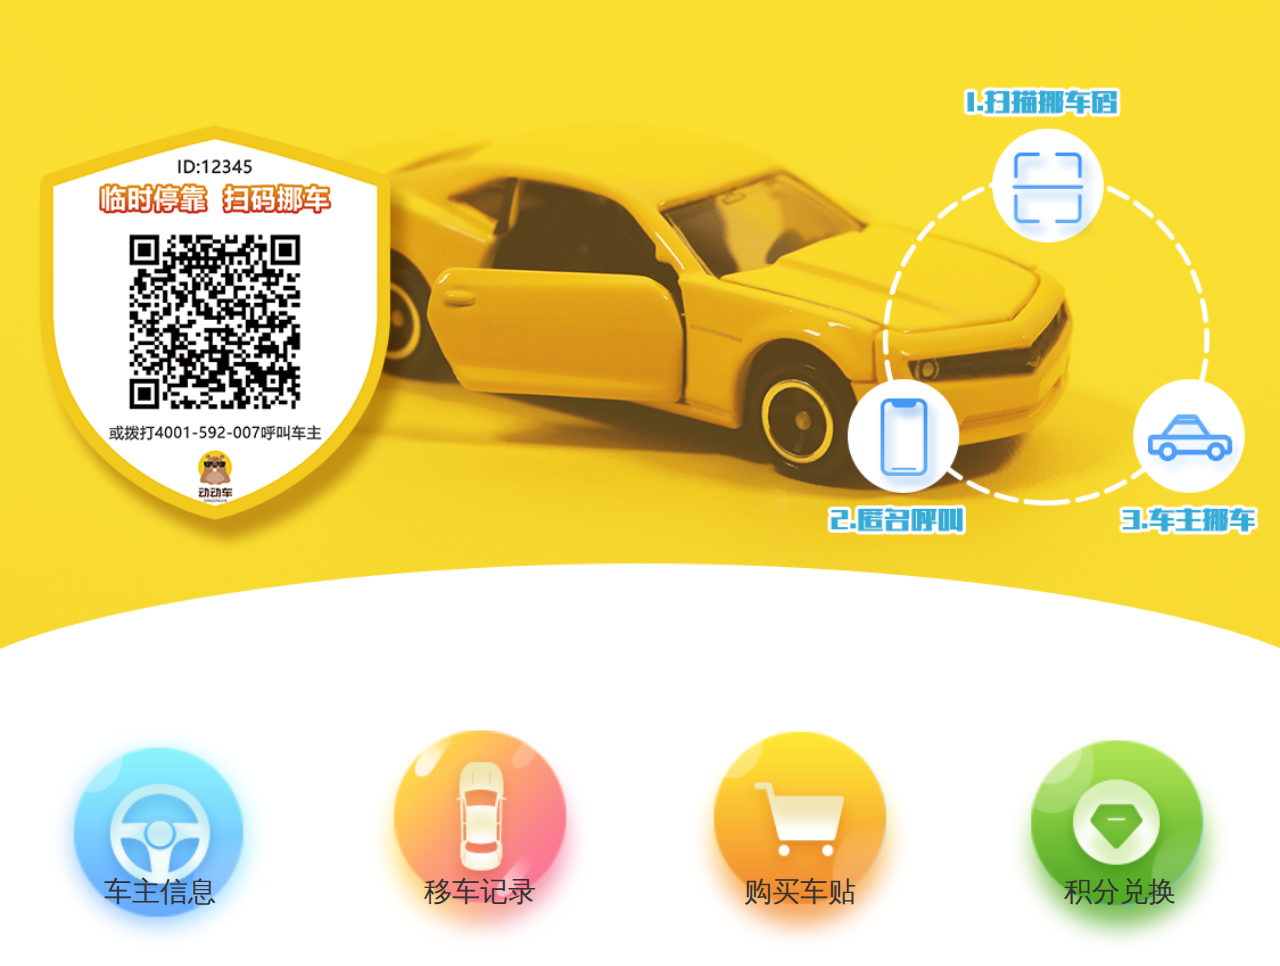
==== user.html @ f4a8d985 "move-car commit 1" ====
<!DOCTYPE html>
<html lang="en">

<head>
    <meta charset="UTF-8">
    <meta name="viewport" content="width=device-width, initial-scale=1.0">
    <meta http-equiv="X-UA-Compatible" content="ie=edge">
    <title>动动车</title>
    <link rel="stylesheet" href="css/common.css">
    <link rel="stylesheet" href="jqery_weui/css/weui.min.css">
    <link rel="stylesheet" href="jqery_weui/css/jquery-weui.min.css">
    <link rel="stylesheet" href="css/user.css">
</head>

<body>
    <!-- banner -->
    <div class="banner">
        <img src="imags/user_car/banner.png" alt="">
    </div>
    <!-- menu -->
    <div class="menu">
        <div class="img_box">
            <a href="javascript:;">
                <img src="imags/user_car/menu1_1.png" alt="" srcset="">
                <p>车主信息</p>
            </a>
        </div>
        <div class="img_box">
            <a href="javascript:;">
                <img src="imags/user_car/menu1_2.png" alt="" srcset="">
                <p>移车记录</p>
            </a>
        </div>
        <div class="img_box">
            <a href="javascript:;">
                <img src="imags/user_car/menu1_3.png" alt="" srcset="">
                <p>购买车贴</p>
            </a>
        </div>
        <div class="img_box">
            <a href="javascript:;">
                <img src="imags/user_car/menu1_4.png" alt="" srcset="">
                <p>积分兑换</p>
            </a>
        </div>
    </div>
    <script src="js/rem.js"></script>
    <script src="js/jquery-2.1.4.js"></script>
    <script src="js/fastclick.js"></script>
    <script src="jqery_weui/js/jquery-weui.min.js"></script>
    <script>
        $(function() {
            FastClick.attach(document.body);
        });
    </script>
    <script src="js/user.js"></script>
</body>

</html>
---- css/common.css ----
* {
    padding: 0;
    margin: 0;
}

li {
    list-style: none;
}

a {
    text-decoration: none;
}

.head_title {
    width: 100%;
    height: 0.8rem;
    background: #8b9cac;
    font-size: 0.32rem;
    color: #fff;
    text-align: center;
    line-height: 0.8rem;
}

.tabbar {
    display: flex;
    position: fixed;
    left: 0;
    bottom: 0;
    width: 100%;
    height: 0.8rem;
    background: #8b9cac;
}

.tabbar div {
    font-size: 0.32rem;
    width: 33.33%;
    text-align: center;
    line-height: 0.76rem;
}

.tabbar div a {
    color: #fff;
    display: block;
    box-sizing: border-box;
}

.tabbar div a:hover {}

.tabbar_active {
    border-bottom: 2px solid #bfcdda;
}
---- css/user.css ----
.banner {
    width: 100%;
}

.banner img {
    width: 100%;
    height: 100%;
}

.menu {
    margin-top: -0.7rem;
    width: 100%;
    font-size: 0.26rem;
}

.menu div {
    width: 25%;
    height: 2rem;
    float: left;
    position: relative;
    margin-top: 0.5rem;
}

.menu div img {
    width: 80%;
    display: block;
    margin: 0 auto !important;
}

.menu a {
    color: #333;
}

.menu div p {
    width: 100%;
    position: absolute;
    top: 1.5rem;
    text-align: center;
}
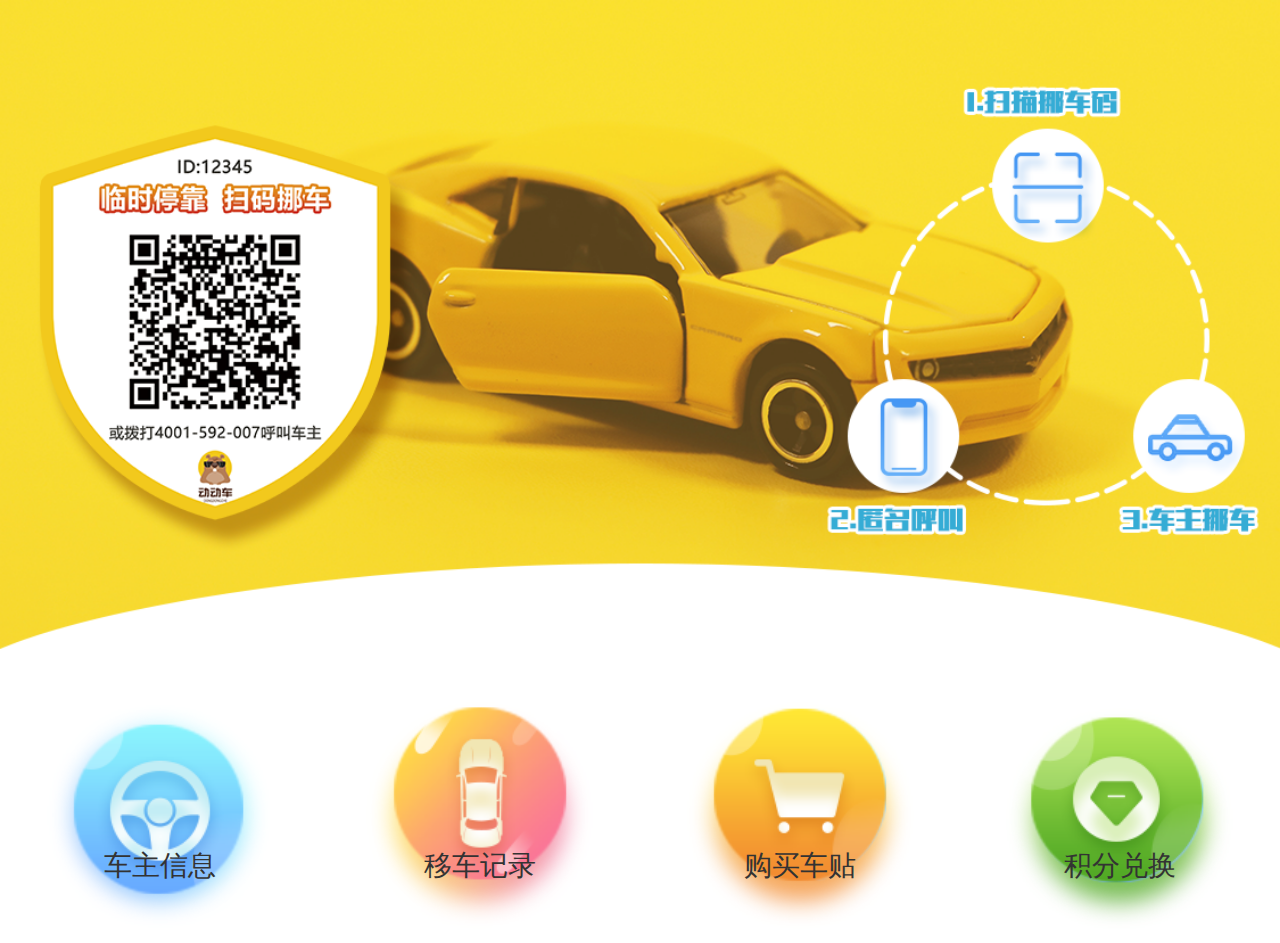
==== commit 10b1ee0f: "remove jq-weui" ====
--- a/user.html
+++ b/user.html
@@ -7,8 +7,6 @@
     <meta http-equiv="X-UA-Compatible" content="ie=edge">
     <title>动动车</title>
     <link rel="stylesheet" href="css/common.css">
-    <link rel="stylesheet" href="jqery_weui/css/weui.min.css">
-    <link rel="stylesheet" href="jqery_weui/css/jquery-weui.min.css">
     <link rel="stylesheet" href="css/user.css">
 </head>
 
@@ -46,13 +44,6 @@
     </div>
     <script src="js/rem.js"></script>
     <script src="js/jquery-2.1.4.js"></script>
-    <script src="js/fastclick.js"></script>
-    <script src="jqery_weui/js/jquery-weui.min.js"></script>
-    <script>
-        $(function() {
-            FastClick.attach(document.body);
-        });
-    </script>
     <script src="js/user.js"></script>
 </body>
 
--- a/css/common.css
+++ b/css/common.css
@@ -9,43 +9,4 @@
 
 a {
     text-decoration: none;
-}
-
-.head_title {
-    width: 100%;
-    height: 0.8rem;
-    background: #8b9cac;
-    font-size: 0.32rem;
-    color: #fff;
-    text-align: center;
-    line-height: 0.8rem;
-}
-
-.tabbar {
-    display: flex;
-    position: fixed;
-    left: 0;
-    bottom: 0;
-    width: 100%;
-    height: 0.8rem;
-    background: #8b9cac;
-}
-
-.tabbar div {
-    font-size: 0.32rem;
-    width: 33.33%;
-    text-align: center;
-    line-height: 0.76rem;
-}
-
-.tabbar div a {
-    color: #fff;
-    display: block;
-    box-sizing: border-box;
-}
-
-.tabbar div a:hover {}
-
-.tabbar_active {
-    border-bottom: 2px solid #bfcdda;
 }